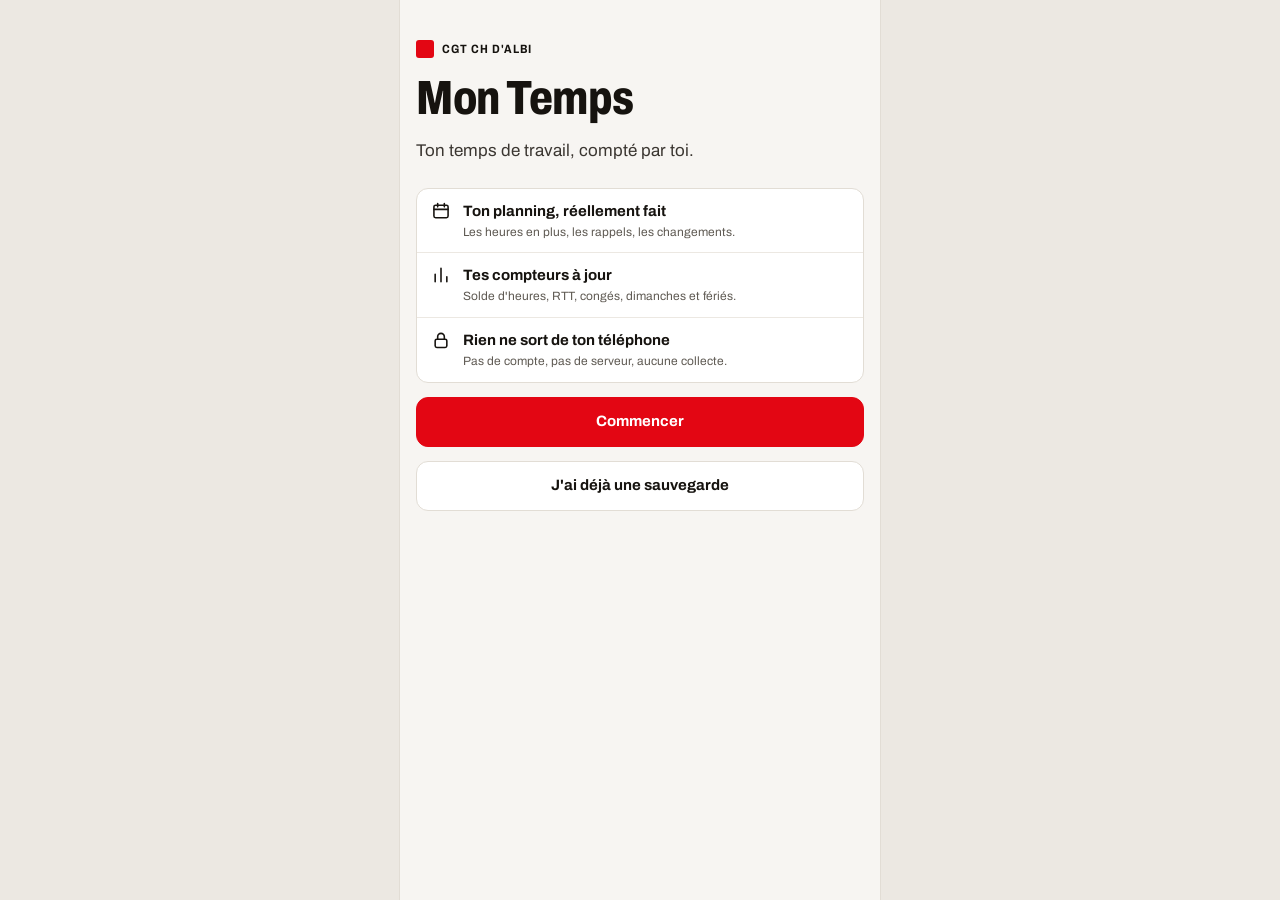
==== app/index.html @ 379b79ec "Première version de Mon Temps Co-Authored-By: Claude Opus 5.5 <noreply@anthropic.com> Claude-Session" ====
<!doctype html>
<html lang="fr">
<head>
<meta charset="utf-8">
<meta name="viewport" content="width=device-width, initial-scale=1, viewport-fit=cover">
<title>Mon Temps</title>
<meta name="description" content="Suivi personnel du temps de travail, sans compte et sans collecte de données.">
<meta name="theme-color" content="#E30613">
<meta name="referrer" content="no-referrer">
<meta http-equiv="Content-Security-Policy" content="default-src 'self'; script-src 'self'; style-src 'self' 'unsafe-inline'; img-src 'self' data:; font-src 'self'; connect-src 'self'; manifest-src 'self'; worker-src 'self'; base-uri 'self'; form-action 'none'; object-src 'none'">
<link rel="manifest" href="../manifest.webmanifest">
<link rel="icon" href="../icons/favicon-64.png" type="image/png">
<link rel="apple-touch-icon" href="../icons/apple-touch-icon.png">
<meta name="apple-mobile-web-app-capable" content="yes">
<meta name="mobile-web-app-capable" content="yes">
<meta name="apple-mobile-web-app-title" content="Mon Temps">
<meta name="apple-mobile-web-app-status-bar-style" content="default">
<link rel="preload" href="../fonts/archivo.woff2" as="font" type="font/woff2" crossorigin>
<link rel="stylesheet" href="styles.css">
</head>
<body>
<noscript><p style="padding:2rem">Cette appli a besoin de JavaScript pour fonctionner.</p></noscript>
<main id="appli" aria-live="off"><p style="padding:3rem 1rem;color:#5F5A53">Chargement de <span data-nom>Mon Temps</span>…</p></main>
<script type="module" src="app.js"></script>
</body>
</html>
---- app/styles.css ----
@font-face{font-family:"Archivo";src:url("../fonts/archivo.woff2") format("woff2");font-weight:100 900;font-stretch:62% 125%;font-display:swap;unicode-range:U+0000-00FF,U+0131,U+0152-0153,U+02BB-02BC,U+02C6,U+02DA,U+02DC,U+0304,U+0308,U+0329,U+2000-206F,U+20AC,U+2122,U+2191,U+2193,U+2212,U+2215,U+FEFF,U+FFFD}
@font-face{font-family:"Archivo";src:url("../fonts/archivo-ext.woff2") format("woff2");font-weight:100 900;font-stretch:62% 125%;font-display:swap;unicode-range:U+0100-02BA,U+02BD-02C5,U+02C7-02CC,U+02CE-02D7,U+02DD-02FF,U+0304,U+0308,U+0329,U+1D00-1DBF,U+1E00-1E9F,U+1EF2-1EFF,U+2020,U+20A0-20AB,U+20AD-20C0,U+2113,U+2C60-2C7F,U+A720-A7FF}

:root{
  --rouge:#E30613;--rouge-texte:#B8050F;--rouge-fond:#FCEEEE;
  --fond:#F7F5F2;--surface:#FFFFFF;--encre:#16130F;--encre2:#3B3631;--sourdine:#5F5A53;--pale:#6B655D;
  --filet:#E2DDD5;--filet2:#ECE8E2;--pointille:#A49C91;
  --vert:#2A4D24;--vert-fond:#E3EDDF;--bleu:#1E3A5F;--bleu-fond:#E2EAF4;--gris-fond:#ECE8E2;
  --ambre:#6A3A00;--ambre-fond:#FBF1E2;--ambre-filet:#F0DDBF;
  --carte-sombre:#16130F;--carte-sombre-texte:#C9C2B8;
  --r:12px;--ombre:0 1px 2px rgba(22,19,15,.12);
  color-scheme:light;
}
:root[data-theme="sombre"]{
  --rouge-texte:#FF7A7A;--rouge-fond:#3A1C1C;
  --fond:#121110;--surface:#1C1A18;--encre:#F2EEE8;--encre2:#D6D0C7;--sourdine:#A39C92;--pale:#A39C92;
  --filet:#34302B;--filet2:#2A2724;--pointille:#6D665D;
  --vert:#A8D69C;--vert-fond:#22301F;--bleu:#B3CBEA;--bleu-fond:#1D2836;--gris-fond:#2A2724;
  --ambre:#F2C27A;--ambre-fond:#33270F;--ambre-filet:#4A3814;
  --carte-sombre:#26231F;--carte-sombre-texte:#B9B1A6;
  --ombre:0 1px 2px rgba(0,0,0,.5);
  color-scheme:dark;
}
:root[data-taille="1"]{font-size:112.5%}
:root[data-taille="2"]{font-size:125%}

*{box-sizing:border-box}
html,body{margin:0;background:var(--fond);color:var(--encre)}
body{font-family:"Archivo","Helvetica Neue",Arial,sans-serif;font-variant-numeric:tabular-nums;-webkit-font-smoothing:antialiased;line-height:1.4;-webkit-tap-highlight-color:transparent}
@media (min-width:560px){html{background:var(--filet2)}body{max-width:480px;margin:0 auto;min-height:100vh;box-shadow:0 0 0 1px var(--filet)}}
button,input,select,textarea{font:inherit;color:inherit}
a{color:var(--rouge-texte)}
:focus-visible{outline:3px solid var(--rouge);outline-offset:2px}
.sr{position:absolute;width:1px;height:1px;overflow:hidden;clip:rect(0 0 0 0);white-space:nowrap}

#appli{min-height:100vh;min-height:100dvh;display:flex;flex-direction:column;padding-bottom:calc(5.25rem + env(safe-area-inset-bottom))}
#appli.sans-nav{padding-bottom:1.5rem}
.page{padding:0 1rem;display:flex;flex-direction:column;gap:.875rem}
.haut{display:flex;align-items:center;justify-content:space-between;padding:calc(.75rem + env(safe-area-inset-top)) 1rem 0}
.marque{display:flex;align-items:center;gap:.5rem;font-size:.75rem;font-weight:700;letter-spacing:.08em;text-transform:uppercase;font-stretch:85%}
.marque i{width:1.125rem;height:1.125rem;background:var(--rouge);border-radius:3px;display:block}
.icones{display:flex;gap:.25rem}
.btn-icone{width:2.75rem;height:2.75rem;border:0;background:transparent;border-radius:10px;display:inline-flex;align-items:center;justify-content:center;cursor:pointer;color:var(--encre);text-decoration:none}
.btn-icone:hover{background:var(--filet2)}
svg.i{width:1.25rem;height:1.25rem;fill:none;stroke:currentColor;stroke-width:1.9;stroke-linecap:round;stroke-linejoin:round;flex-shrink:0}

h1,.titre{margin:0;font-size:2.125rem;line-height:1;font-weight:800;font-stretch:78%;letter-spacing:-.01em}
h1 .pale,.titre .pale{color:var(--pale);font-weight:500}
h2{margin:0;font-size:.9375rem;font-weight:800}
.etiquette{font-size:.75rem;font-weight:700;color:var(--sourdine);text-transform:uppercase;letter-spacing:.06em;margin:0}
.petit{font-size:.75rem;color:var(--sourdine)}
.texte{font-size:.875rem;line-height:1.5;color:var(--encre2);margin:0;text-wrap:pretty}

.ligne-titre{display:flex;align-items:flex-end;justify-content:space-between;gap:.5rem;padding:.375rem 1rem 0}
.retour{display:flex;align-items:center;gap:.25rem;padding:calc(.75rem + env(safe-area-inset-top)) .5rem 0}
.retour h1{font-size:1.875rem}

.fleches{display:flex;gap:2px}
.fleches a{width:2.75rem;height:2.75rem;border:1px solid var(--filet);background:var(--surface);display:flex;align-items:center;justify-content:center;color:var(--encre)}
.fleches a:first-child{border-radius:10px 0 0 10px}.fleches a:last-child{border-radius:0 10px 10px 0}

.bandeau-stats{margin:0 1rem;display:grid;grid-template-columns:repeat(3,minmax(0,1fr));border-top:1px solid var(--filet);border-bottom:1px solid var(--filet)}
.bandeau-stats>div{padding:.5rem 0}
.bandeau-stats>div+div{padding-left:.75rem;border-left:1px solid var(--filet)}
.bandeau-stats b{display:block;font-size:1.125rem;font-weight:700}
.bandeau-stats span{font-size:.6875rem;color:var(--sourdine);font-weight:600}
.pos{color:var(--vert)}.neg{color:var(--rouge-texte)}

/* Calendrier */
.cal{padding:0 1rem}
.cal-jours,.cal-grille{display:grid;grid-template-columns:repeat(7,minmax(0,1fr));gap:3px}
.cal-jours div{font-size:.6875rem;font-weight:700;color:var(--sourdine);text-align:center;padding:.25rem 0}
.case{height:3.375rem;border-radius:8px;display:flex;flex-direction:column;justify-content:space-between;align-items:flex-start;padding:5px 5px 6px;text-decoration:none;color:var(--encre);background:var(--surface);border:1px solid var(--filet);position:relative;cursor:pointer;min-width:0}
.case .n{font-size:.6875rem;font-weight:700;color:var(--sourdine)}
.case .c{font-size:.8125rem;font-weight:800;font-stretch:82%;max-width:100%;overflow:hidden;text-overflow:ellipsis;white-space:nowrap}
.case.hors{background:transparent;border-color:transparent;color:var(--pointille);pointer-events:none}
.case.hors .n{color:var(--pointille);opacity:.6}
.case.vide{background:transparent}
.case.prevu{border-style:dashed;border-color:var(--pointille)}
.case.prevu.t-travail{background:transparent;color:var(--encre2)}
.case.t-repos{background:var(--gris-fond);border-color:var(--gris-fond);color:var(--sourdine)}
.case.t-rtt,.case.t-recup{background:var(--bleu-fond);border-color:var(--bleu-fond);color:var(--bleu)}
.case.t-conge{background:var(--vert-fond);border-color:var(--vert-fond);color:var(--vert)}
.case.t-assimile,.case.t-greve{background:var(--ambre-fond);border-color:var(--ambre-fond);color:var(--ambre)}
.case.prevu.t-repos,.case.prevu.t-rtt,.case.prevu.t-recup,.case.prevu.t-conge,.case.prevu.t-assimile{border-style:dashed;border-color:var(--pointille)}
.case.ferie .n{color:var(--rouge-texte);text-decoration:underline;text-underline-offset:2px}
.case.auj{border:2px solid var(--rouge)}
.case .pastille{position:absolute;top:5px;right:5px;width:6px;height:6px;border-radius:50%;background:var(--rouge)}
.case.choisie{outline:3px solid var(--encre);outline-offset:-1px}
.legende{display:flex;flex-wrap:wrap;gap:.875rem;margin-top:.625rem;font-size:.6875rem;color:var(--sourdine);font-weight:600}
.legende span{display:flex;align-items:center;gap:.3rem}
.legende i{width:10px;height:10px;border-radius:2px;display:block;border:1px solid var(--pointille)}
.legende i.plein{background:var(--surface);border-color:var(--filet)}
.legende i.tirets{border-style:dashed}
.legende u{color:var(--rouge-texte);font-weight:700;text-underline-offset:2px}

/* Cartes */
.carte{background:var(--surface);border:1px solid var(--filet);border-radius:var(--r);padding:.875rem 1rem}
.carte.sombre{background:var(--carte-sombre);border-color:var(--carte-sombre);color:#fff}
.carte.sombre .etiquette,.carte.sombre .petit{color:var(--carte-sombre-texte)}
.carte.ambre{background:var(--ambre-fond);border-color:var(--ambre-filet);color:var(--ambre)}
.carte.ambre .petit{color:var(--ambre)}
.liste{list-style:none;margin:0;padding:0;background:var(--surface);border:1px solid var(--filet);border-radius:var(--r);overflow:hidden}
.liste>li+li{border-top:1px solid var(--filet2)}
.liste a.lien,.liste button.lien,.liste .ligne{display:flex;align-items:center;justify-content:space-between;gap:.75rem;padding:.75rem .875rem;min-height:2.875rem;text-decoration:none;color:var(--encre);background:none;border:0;width:100%;text-align:left;cursor:pointer;font-size:.9375rem}
.liste .sous{display:block;font-size:.75rem;color:var(--sourdine);margin-top:2px}
.liste .val{color:var(--sourdine);display:flex;align-items:center;gap:.375rem;font-size:.875rem;text-align:right}
.chevron{width:.875rem;height:.875rem;color:var(--pointille)}

.tuiles{display:grid;grid-template-columns:repeat(2,minmax(0,1fr));gap:.5rem}
.tuile{background:var(--surface);border:1px solid var(--filet);border-radius:var(--r);padding:.75rem}
.tuile .l{font-size:.75rem;font-weight:600;color:var(--sourdine)}
.tuile .v{font-size:1.5rem;font-weight:800;font-stretch:85%;margin-top:2px}
.tuile .v small{font-size:.875rem;color:var(--pale);font-weight:500}
.jauge{height:4px;background:var(--filet2);border-radius:2px;margin-top:.5rem;overflow:hidden}
.jauge i{display:block;height:100%;border-radius:2px;background:var(--encre)}
.provisoire{display:inline-block;font-size:.625rem;font-weight:700;color:var(--ambre);background:var(--ambre-fond);border-radius:3px;padding:1px 5px;margin-left:4px;vertical-align:middle;text-transform:uppercase;letter-spacing:.04em}

.barres{display:grid;grid-template-columns:repeat(12,minmax(0,1fr));gap:5px;height:4rem;margin-top:.875rem}
.barres>div{display:flex;flex-direction:column;height:100%}
.barres .h,.barres .b{flex:1;display:flex}
.barres .h{align-items:flex-end}.barres .b{align-items:flex-start}
.barres .h i{width:100%;background:#F2EDE6;border-radius:2px 2px 0 0}
.barres .b i{width:100%;background:var(--rouge);border-radius:0 0 2px 2px}
.barres .axe{height:1px;background:#5A544D}
.barres-l{display:grid;grid-template-columns:repeat(12,minmax(0,1fr));gap:5px;margin-top:4px}
.barres-l span{font-size:.625rem;color:var(--carte-sombre-texte);text-align:center}

.alerte{display:flex;gap:.625rem;padding:.625rem .875rem;align-items:flex-start}
.alerte.grave{background:var(--rouge-fond)}
.alerte svg{color:var(--rouge-texte);margin-top:1px}
.alerte .t{font-size:.875rem;font-weight:700}
.alerte .m{font-size:.75rem;color:var(--sourdine);margin-top:2px}
.ok{display:flex;align-items:center;gap:.25rem;color:var(--vert);font-weight:700;font-size:.8125rem}

/* Boutons */
.btn{height:3.125rem;border-radius:var(--r);border:1px solid var(--filet);background:var(--surface);font-size:.9375rem;font-weight:700;display:inline-flex;align-items:center;justify-content:center;gap:.5rem;padding:0 1rem;cursor:pointer;text-decoration:none;color:var(--encre)}
.btn.principal{background:var(--rouge);border-color:var(--rouge);color:#fff}
.btn.principal:hover{filter:brightness(.95)}
.btn.sombre{background:var(--encre);border-color:var(--encre);color:var(--fond)}
.btn.danger{color:var(--rouge-texte)}
.btn.plein{width:100%}
.btn.petit-btn{height:2.5rem;font-size:.8125rem;padding:0 .75rem;border-radius:10px}
.btn[disabled]{opacity:.5;cursor:not-allowed}
.rangee{display:flex;gap:.5rem}
.rangee>*{flex:1}

.segment{display:grid;grid-auto-flow:column;grid-auto-columns:minmax(0,1fr);background:var(--filet2);border-radius:10px;padding:3px}
.segment button{height:2.5rem;border:0;border-radius:8px;background:transparent;font-size:.875rem;font-weight:600;color:var(--sourdine);cursor:pointer}
.segment button[aria-pressed="true"]{background:var(--surface);color:var(--encre);font-weight:700;box-shadow:var(--ombre)}

.codes-travail{display:grid;grid-template-columns:repeat(3,minmax(0,1fr));gap:6px}
.codes-autres{display:grid;grid-template-columns:repeat(4,minmax(0,1fr));gap:6px}
.code{min-height:3.75rem;border-radius:10px;display:flex;flex-direction:column;align-items:flex-start;justify-content:center;gap:2px;padding:0 .75rem;cursor:pointer;background:var(--surface);border:1px solid var(--filet);text-align:left}
.code b{font-size:1.0625rem;font-weight:800;font-stretch:82%}
.code span{font-size:.75rem;opacity:.8}
.code[aria-pressed="true"]{background:var(--encre);border-color:var(--encre);color:var(--fond)}
.puce{min-height:2.75rem;border-radius:10px;font-size:.8125rem;font-weight:700;cursor:pointer;border:1px solid var(--filet);background:var(--surface);padding:0 .25rem}
.puce.t-repos{background:var(--gris-fond);border-color:var(--gris-fond);color:var(--sourdine)}
.puce.t-rtt,.puce.t-recup{background:var(--bleu-fond);border-color:var(--bleu-fond);color:var(--bleu)}
.puce.t-conge{background:var(--vert-fond);border-color:var(--vert-fond);color:var(--vert)}
.puce.t-assimile,.puce.t-greve{background:var(--ambre-fond);border-color:var(--ambre-fond);color:var(--ambre)}
.puce[aria-pressed="true"]{outline:3px solid var(--encre);outline-offset:-3px}

.compteur{display:flex;align-items:center;justify-content:space-between;background:var(--surface);border:1px solid var(--filet);border-radius:var(--r);padding:6px}
.compteur button{width:2.75rem;height:2.75rem;border:0;border-radius:8px;background:var(--filet2);font-size:1.375rem;font-weight:600;cursor:pointer}
.compteur .v{text-align:center}
.compteur .v b{display:block;font-size:1.375rem;font-weight:800}

.champ{display:flex;flex-direction:column;gap:.375rem}
.champ>span{font-size:.75rem;font-weight:700;color:var(--sourdine);text-transform:uppercase;letter-spacing:.06em}
.champ input,.champ select,.champ textarea{min-height:2.875rem;border:1px solid var(--filet);border-radius:10px;background:var(--surface);padding:0 .75rem;font-size:.9375rem;width:100%}
.champ textarea{padding:.625rem .75rem;min-height:6rem;resize:vertical;line-height:1.45}
.case-a-cocher{display:flex;align-items:center;justify-content:space-between;gap:.75rem;background:var(--surface);border:1px solid var(--filet);border-radius:var(--r);padding:.75rem .875rem;cursor:pointer}
.case-a-cocher input{width:1.375rem;height:1.375rem;accent-color:var(--rouge);margin:0;flex-shrink:0}
.case-a-cocher b{display:block;font-size:.9375rem}
.case-a-cocher small{display:block;font-size:.75rem;color:var(--sourdine);margin-top:2px}

.onglets{display:flex;gap:6px;overflow-x:auto;padding-bottom:2px}
.onglets a{height:2.25rem;padding:0 .875rem;border-radius:18px;border:1px solid var(--filet);background:var(--surface);font-size:.8125rem;font-weight:600;display:flex;align-items:center;white-space:nowrap;text-decoration:none;color:var(--encre)}
.onglets a[aria-current="page"]{background:var(--encre);border-color:var(--encre);color:var(--fond);font-weight:700}

.date-bloc{text-align:center;border:1px solid var(--filet);border-radius:8px;padding:6px 0;width:3rem;flex-shrink:0}
.date-bloc b{display:block;font-size:1.25rem;font-weight:800;line-height:1}
.date-bloc span{font-size:.625rem;font-weight:700;color:var(--sourdine);text-transform:uppercase}
.badge{font-size:.6875rem;font-weight:700;padding:3px 8px;border-radius:4px;display:inline-block}
.badge.rouge{background:var(--rouge-fond);color:var(--rouge-texte)}
.badge.vert{background:var(--vert-fond);color:var(--vert)}

.vide-etat{text-align:center;padding:1.5rem 1rem;color:var(--sourdine);font-size:.875rem}

/* Navigation */
nav.bas{position:fixed;left:0;right:0;bottom:0;background:var(--surface);border-top:1px solid var(--filet);display:grid;grid-template-columns:repeat(4,minmax(0,1fr));padding:6px 8px calc(.5rem + env(safe-area-inset-bottom));z-index:20}
@media (min-width:560px){nav.bas{max-width:480px;margin:0 auto}}
nav.bas a{display:flex;flex-direction:column;align-items:center;gap:3px;padding:6px 0;text-decoration:none;color:var(--sourdine);font-size:.6875rem;font-weight:600}
nav.bas a[aria-current="page"]{color:var(--rouge-texte);font-weight:700}
nav.bas svg.i{width:1.375rem;height:1.375rem}

/* Mode essai */
.essai{background:var(--encre);color:var(--fond);display:flex;align-items:center;justify-content:space-between;gap:.5rem;padding:.5rem 1rem;font-size:.8125rem;font-weight:700;position:sticky;top:0;z-index:25}
.essai button{background:transparent;border:1px solid currentColor;border-radius:8px;height:2rem;padding:0 .625rem;font-size:.75rem;font-weight:700;cursor:pointer;color:inherit}

/* Message flottant */
.toast{position:fixed;left:50%;bottom:calc(6rem + env(safe-area-inset-bottom));transform:translateX(-50%);background:var(--encre);color:var(--fond);padding:.75rem 1rem;border-radius:10px;font-size:.875rem;font-weight:600;z-index:60;max-width:90vw;box-shadow:0 6px 24px rgba(0,0,0,.25);animation:monte .2s ease-out}
@keyframes monte{from{opacity:0;transform:translate(-50%,8px)}to{opacity:1;transform:translate(-50%,0)}}

/* Visite guidée */
.visite-voile{position:fixed;background:rgba(18,16,14,.66);z-index:80}
.visite-trou{position:fixed;border-radius:12px;box-shadow:0 0 0 3px var(--rouge);z-index:81;pointer-events:none;transition:all .2s ease}
.visite-bulle{position:fixed;left:1rem;right:1rem;max-width:448px;margin:0 auto;background:var(--surface);color:var(--encre);border-radius:14px;padding:1rem;z-index:82;box-shadow:0 10px 30px rgba(0,0,0,.3);display:flex;flex-direction:column;gap:.5rem}
.visite-bulle .etape{font-size:.6875rem;font-weight:700;color:var(--rouge-texte);text-transform:uppercase;letter-spacing:.08em}
.visite-bulle h2{font-size:1.125rem}
.visite-bulle p{margin:0;font-size:.9375rem;line-height:1.5;color:var(--encre2)}
.visite-bulle .actions{display:flex;justify-content:space-between;align-items:center;gap:.5rem;margin-top:.25rem}
.visite-bulle .faire{font-size:.875rem;font-weight:700;color:var(--rouge-texte);display:flex;align-items:center;gap:.375rem}
.visite-bulle .faire i{width:.625rem;height:.625rem;border-radius:50%;background:var(--rouge);animation:pouls 1.2s infinite}
@keyframes pouls{0%,100%{opacity:1}50%{opacity:.25}}
@media (prefers-reduced-motion:reduce){*{animation:none!important;transition:none!important}}

/* Impression (relevé) */
.releve{padding:1rem;font-size:.8125rem}
.releve table{width:100%;border-collapse:collapse;margin-top:.5rem}
.releve th,.releve td{border-bottom:1px solid var(--filet);padding:4px 6px;text-align:left;vertical-align:top}
.releve th{font-size:.6875rem;text-transform:uppercase;color:var(--sourdine)}
.releve h2{margin-top:1.25rem}
.signatures{display:grid;grid-template-columns:1fr 1fr;gap:1rem;margin-top:1.5rem}
.signatures div{border:1px solid var(--filet);height:5rem;padding:.5rem;font-size:.75rem;color:var(--sourdine)}
@media print{
  nav.bas,.haut,.retour,.essai,.pas-imprimer,.toast{display:none!important}
  html,body{background:#fff!important;max-width:none!important;box-shadow:none!important}
  :root{--fond:#fff;--surface:#fff;--encre:#000;--sourdine:#444;--filet:#bbb}
  #appli{padding:0}
  .releve{padding:0;font-size:10pt}
  .releve h2{break-after:avoid}
  .releve table{break-inside:auto}
  .releve tr{break-inside:avoid}
}
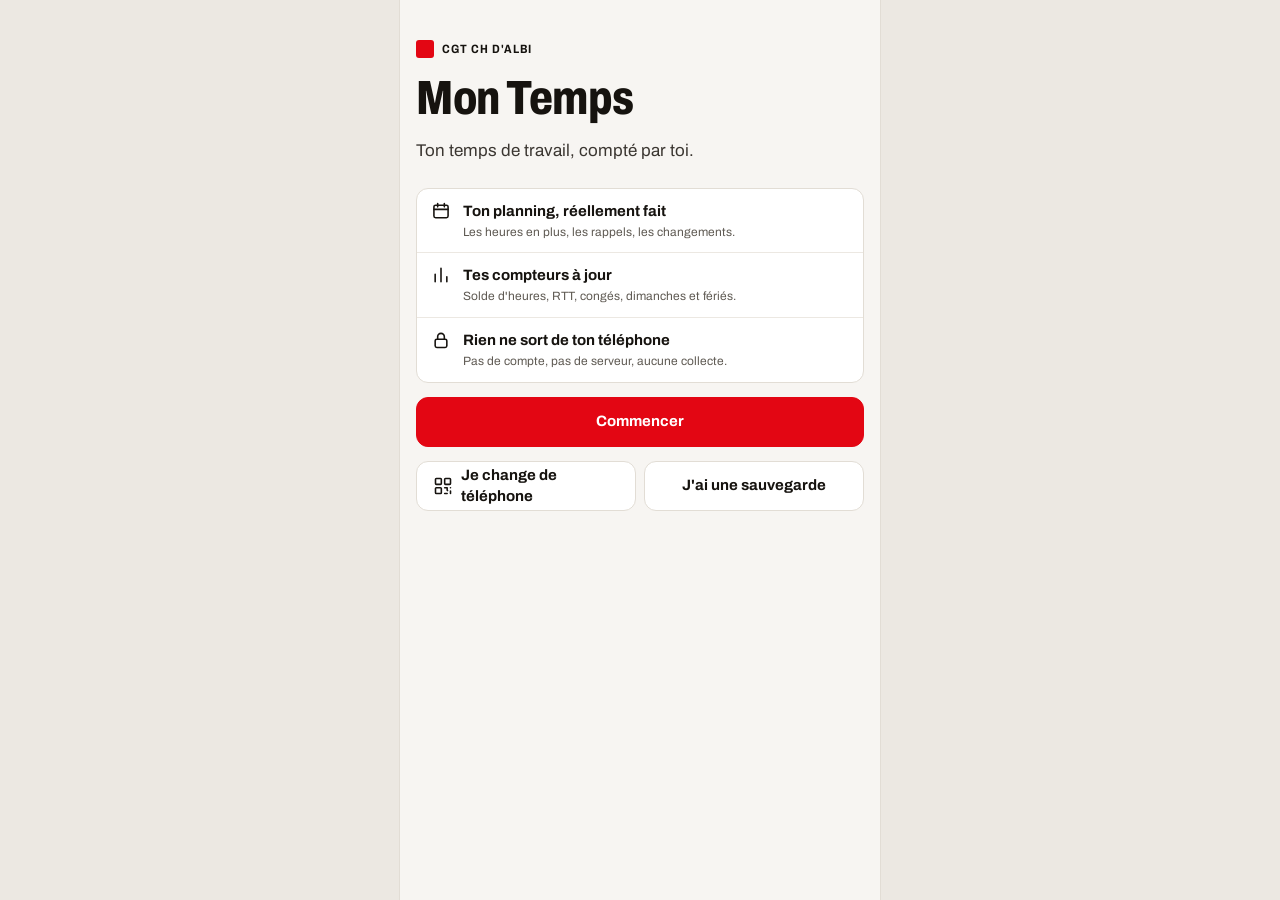
==== commit 74e4e8c7: "Réglages modifiables sans code (Pages CMS), logo et icône, actualités et réseaux, transfert par QR c" ====
--- a/app/index.html
+++ b/app/index.html
@@ -7,7 +7,7 @@
 <meta name="description" content="Suivi personnel du temps de travail, sans compte et sans collecte de données.">
 <meta name="theme-color" content="#E30613">
 <meta name="referrer" content="no-referrer">
-<meta http-equiv="Content-Security-Policy" content="default-src 'self'; script-src 'self'; style-src 'self' 'unsafe-inline'; img-src 'self' data:; font-src 'self'; connect-src 'self'; manifest-src 'self'; worker-src 'self'; base-uri 'self'; form-action 'none'; object-src 'none'">
+<meta http-equiv="Content-Security-Policy" content="default-src 'self'; script-src 'self'; style-src 'self' 'unsafe-inline'; img-src 'self' data: blob:; media-src 'self' blob: mediastream:; font-src 'self'; connect-src 'self'; manifest-src 'self'; worker-src 'self'; base-uri 'self'; form-action 'none'; object-src 'none'">
 <link rel="manifest" href="../manifest.webmanifest">
 <link rel="icon" href="../icons/favicon-64.png" type="image/png">
 <link rel="apple-touch-icon" href="../icons/apple-touch-icon.png">
--- a/app/styles.css
+++ b/app/styles.css
@@ -235,3 +235,32 @@
   .releve table{break-inside:auto}
   .releve tr{break-inside:avoid}
 }
+
+/* En-tête : logo, bouton Aa */
+.marque img.logo{height:1.75rem;width:auto;max-width:6rem;object-fit:contain;display:block}
+.btn-icone.aa{font-weight:800;font-size:1rem;letter-spacing:-.02em}
+nav.bas a{position:relative}
+nav.bas .point{position:absolute;top:4px;left:calc(50% + 8px);width:8px;height:8px;border-radius:50%;background:var(--rouge);box-shadow:0 0 0 2px var(--surface)}
+
+/* Panneau du bas */
+.voile-panneau{position:fixed;inset:0;background:rgba(18,16,14,.5);z-index:40}
+.panneau-bas{position:fixed;left:0;right:0;bottom:0;max-width:480px;margin:0 auto;background:var(--fond);border-radius:20px 20px 0 0;padding:.625rem 1rem calc(1.25rem + env(safe-area-inset-bottom));z-index:41;display:flex;flex-direction:column;gap:.75rem;animation:monte-bas .2s ease-out}
+.panneau-bas .poignee{width:40px;height:4px;border-radius:2px;background:var(--pointille);align-self:center}
+@keyframes monte-bas{from{transform:translateY(30px);opacity:0}to{transform:none;opacity:1}}
+
+/* Actualités et réseaux */
+.actus{display:flex;flex-direction:column;gap:.5rem}
+.actu{display:flex;gap:.75rem;background:var(--surface);border:1px solid var(--filet);border-radius:var(--r);padding:.75rem;text-decoration:none;color:var(--encre);align-items:flex-start}
+.actu img{width:4.5rem;height:4.5rem;object-fit:cover;border-radius:8px;flex-shrink:0;background:var(--filet2)}
+.actu-t{display:flex;flex-direction:column;gap:2px;min-width:0}
+.actu-t b{font-size:.9375rem;line-height:1.25}
+.actu-r{font-size:.8125rem;color:var(--encre2);line-height:1.4}
+.reseaux{display:grid;grid-template-columns:repeat(auto-fill,minmax(6.5rem,1fr));gap:.5rem}
+.reseau{display:flex;flex-direction:column;align-items:center;gap:.375rem;padding:.75rem .25rem;background:var(--surface);border:1px solid var(--filet);border-radius:var(--r);text-decoration:none;color:var(--encre);font-size:.75rem;font-weight:700}
+
+/* Transfert par QR code */
+.etapes-simples{margin:0;padding-left:1.25rem;display:flex;flex-direction:column;gap:.375rem;font-size:.875rem;color:var(--encre2);line-height:1.45}
+.video-boite{position:relative;aspect-ratio:1;background:#000;border-radius:var(--r);overflow:hidden;display:flex;align-items:center;justify-content:center}
+.video-boite video{position:absolute;inset:0;width:100%;height:100%;object-fit:cover}
+.video-boite .viseur{position:absolute;inset:14%;border:3px solid rgba(255,255,255,.85);border-radius:16px;pointer-events:none}
+.video-boite .btn{position:relative;z-index:1}
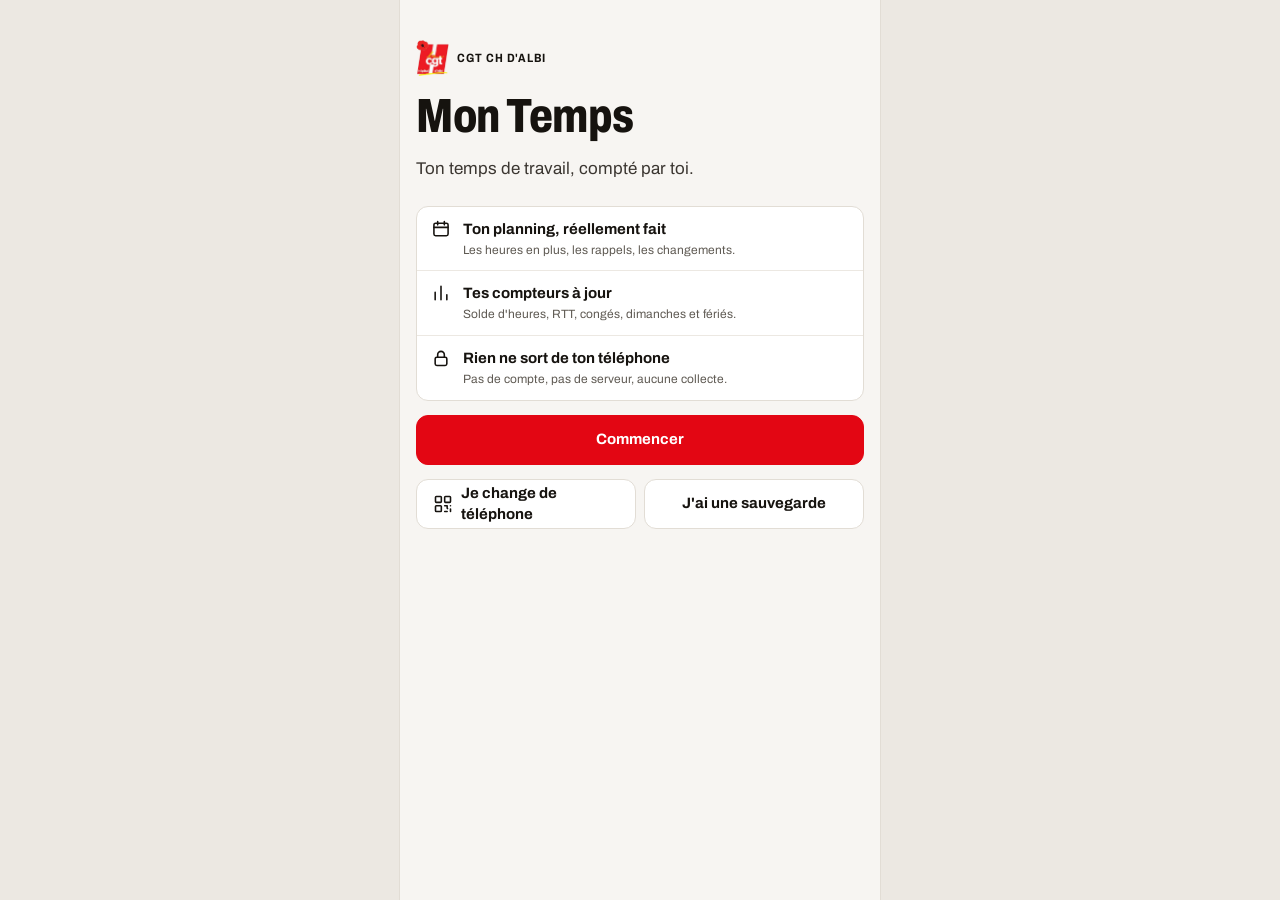
==== commit ef03941c: "Tous les textes modifiables depuis Pages CMS, modèles de courriers éditables Co-Authored-By: Claude " ====
--- a/app/index.html
+++ b/app/index.html
@@ -22,5 +22,6 @@
 <noscript><p style="padding:2rem">Cette appli a besoin de JavaScript pour fonctionner.</p></noscript>
 <main id="appli" aria-live="off"><p style="padding:3rem 1rem;color:#5F5A53">Chargement de <span data-nom>Mon Temps</span>…</p></main>
 <script type="module" src="app.js"></script>
+<script src="../textes.js" defer></script>
 </body>
 </html>
--- a/app/styles.css
+++ b/app/styles.css
@@ -237,7 +237,7 @@
 }
 
 /* En-tête : logo, bouton Aa */
-.marque img.logo{height:1.75rem;width:auto;max-width:6rem;object-fit:contain;display:block}
+.marque img.logo{height:2.25rem;width:auto;max-width:6rem;object-fit:contain;display:block}
 .btn-icone.aa{font-weight:800;font-size:1rem;letter-spacing:-.02em}
 nav.bas a{position:relative}
 nav.bas .point{position:absolute;top:4px;left:calc(50% + 8px);width:8px;height:8px;border-radius:50%;background:var(--rouge);box-shadow:0 0 0 2px var(--surface)}
@@ -264,3 +264,141 @@
 .video-boite video{position:absolute;inset:0;width:100%;height:100%;object-fit:cover}
 .video-boite .viseur{position:absolute;inset:14%;border:3px solid rgba(255,255,255,.85);border-radius:16px;pointer-events:none}
 .video-boite .btn{position:relative;z-index:1}
+
+/* ---------- Couleurs par évènement ---------- */
+:root{--kp-vert:#4E9A45;--kp-azur:#5B8BC9;--kp-gris:#B9B1A6;--kp-ambre:#D9962B}
+.k-ocre{--kf:#F6ECD2;--kt:#6B4A00;--kp:#D9A520}
+.k-sarcelle{--kf:#D6EEEA;--kt:#0E4F47;--kp:#2A9D8F}
+.k-brique{--kf:#F7E1D6;--kt:#7A2E12;--kp:#C8553D}
+.k-prune{--kf:#EBDDF0;--kt:#55256B;--kp:#8E4BA8}
+.k-olive{--kf:#E7EBCF;--kt:#4A5210;--kp:#8A9A1B}
+.k-indigo{--kf:#2A2F5B;--kt:#EEF0FF;--kp:#2A2F5B}
+.k-gris{--kp:#CFC8BE}.k-azur{--kp:#5B8BC9}.k-turquoise{--kp:#3AA0B8}.k-vert{--kp:#4E9A45}.k-ambre{--kp:#D9962B}.k-rouge{--kp:#E30613}
+[data-theme="sombre"] .k-ocre{--kf:#3A2F12;--kt:#EBCB7A}
+[data-theme="sombre"] .k-sarcelle{--kf:#10312D;--kt:#8FD6CB}
+[data-theme="sombre"] .k-brique{--kf:#3D2117;--kt:#F0B49A}
+[data-theme="sombre"] .k-prune{--kf:#2F1C38;--kt:#D9B3EA}
+[data-theme="sombre"] .k-olive{--kf:#2B3010;--kt:#CBD58A}
+[data-theme="sombre"] .k-indigo{--kf:#3A4085;--kt:#EEF0FF;--kp:#7C84E0}
+[data-theme="sombre"] .k-gris{--kp:#5A544D}
+.case.k,.code.k,.pilule.k,.jour-carte.k{background:var(--kf);border-color:var(--kf);color:var(--kt)}
+.case.k .n{color:var(--kt);opacity:.72}
+.case.k.prevu{background:transparent;border:1px dashed var(--kp);color:var(--encre2)}
+.case.k.prevu .n{color:var(--sourdine);opacity:1}
+[data-theme="sombre"] .case.k.prevu{color:var(--kt)}
+.case.k.auj,.case.auj{border:2px solid var(--rouge)}
+.case.t-recup,.puce.t-recup{background:#DDF0F4;border-color:#DDF0F4;color:#0F4F5E}
+[data-theme="sombre"] .case.t-recup,[data-theme="sombre"] .puce.t-recup{background:#12313A;border-color:#12313A;color:#9AD6E4}
+.case.t-cet,.puce.t-cet,.pilule.t-cet{background:var(--vert-fond);border-color:var(--vert-fond);color:var(--vert)}
+.case.t-greve,.puce.t-greve,.pilule.t-greve{background:var(--rouge-fond);border-color:var(--rouge-fond);color:var(--rouge-texte)}
+.case .plus{position:absolute;bottom:3px;right:5px;font-size:.75rem;font-weight:800;color:var(--rouge-texte);line-height:1}
+.code.k span{opacity:.85}
+.code[aria-pressed="true"],.code.k[aria-pressed="true"]{background:var(--encre);border-color:var(--encre);color:var(--fond)}
+.pt{display:block;border-radius:2px;background:var(--kp)}
+.pilule{display:inline-flex;align-items:center;justify-content:center;min-width:3.25rem;height:1.875rem;padding:0 .5rem;border-radius:7px;font-size:.875rem;font-weight:800;font-stretch:82%;border:1px solid var(--filet);background:var(--surface);flex-shrink:0}
+.pilule.t-repos{background:var(--gris-fond);border-color:var(--gris-fond);color:var(--sourdine)}
+.pilule.t-rtt{background:var(--bleu-fond);border-color:var(--bleu-fond);color:var(--bleu)}
+.pilule.t-conge{background:var(--vert-fond);border-color:var(--vert-fond);color:var(--vert)}
+.pilule.t-assimile{background:var(--ambre-fond);border-color:var(--ambre-fond);color:var(--ambre)}
+.pilule.t-recup{background:#DDF0F4;border-color:#DDF0F4;color:#0F4F5E}
+.pilule.vide{color:var(--pointille);border-style:dashed}
+.nuancier{display:flex;gap:.5rem;flex-wrap:wrap}
+.nuancier button{width:2.75rem;height:2.75rem;border-radius:10px;border:1px solid var(--filet);background:var(--kp, var(--surface));font-size:.6875rem;font-weight:700;cursor:pointer;color:var(--sourdine)}
+.nuancier button[aria-pressed="true"]{outline:3px solid var(--encre);outline-offset:2px}
+
+/* ---------- Vues du planning ---------- */
+.vues{display:grid;grid-template-columns:repeat(4,minmax(0,1fr));margin:.75rem 1rem .875rem;background:var(--filet2);border-radius:10px;padding:3px}
+.vues a{height:2.25rem;border-radius:8px;display:flex;align-items:center;justify-content:center;font-size:.8125rem;font-weight:600;color:var(--sourdine);text-decoration:none}
+.vues a[aria-current="page"]{background:var(--surface);color:var(--encre);font-weight:700;box-shadow:var(--ombre)}
+.annee{display:grid;grid-template-columns:repeat(3,minmax(0,1fr));gap:.875rem .75rem;padding:0 1rem}
+.mini-mois{text-decoration:none;color:var(--encre);display:flex;flex-direction:column;gap:.375rem;padding:.5rem;border-radius:10px;background:var(--surface);border:1px solid var(--filet)}
+.mini-mois b{font-size:.75rem;font-weight:800;font-stretch:85%}
+.mini-grille{display:grid;grid-template-columns:repeat(7,minmax(0,1fr));gap:2px}
+.mini-grille .pt{aspect-ratio:1}
+.mini-grille .pt.rien{background:var(--filet2)}
+.mini-grille .pt.vide-h{background:transparent}
+.mini-grille .pt.auj{outline:2px solid var(--rouge);outline-offset:0}
+.repartition{display:flex;flex-wrap:wrap;gap:.5rem 1rem;font-size:.8125rem}
+.repartition span{display:flex;align-items:center;gap:.375rem}
+.repartition .pt{width:.625rem;height:.625rem}
+.ligne-jour{display:grid!important;grid-template-columns:2.5rem auto minmax(0,1fr) auto;gap:.625rem;align-items:center}
+.ligne-jour.auj{box-shadow:inset 3px 0 0 var(--rouge)}
+.ligne-jour .jr{display:flex;flex-direction:column;align-items:center;line-height:1.1}
+.ligne-jour .jr b{font-size:1.125rem;font-weight:800}
+.ligne-jour .jr span{font-size:.6875rem;color:var(--sourdine);font-weight:700;text-transform:uppercase}
+.ligne-jour .jr .ferie{color:var(--rouge-texte)}
+.ligne-jour .h{font-size:.875rem;color:var(--encre2);min-width:0}
+.ligne-jour .d{font-weight:700;text-align:right;font-size:.875rem}
+.ligne-jour .sous{display:block;font-size:.6875rem;color:var(--sourdine);font-weight:500}
+.jour-carte{border-width:1px}
+.jour-carte:not(.k){background:var(--surface)}
+.code-geant{margin:0;font-size:2.5rem;line-height:1;font-weight:800;font-stretch:78%}
+
+/* ---------- Compteurs ---------- */
+.geant{font-size:2.75rem;line-height:1;font-weight:800;font-stretch:80%}
+.aide{width:1.75rem;height:1.75rem;border-radius:50%;border:1.5px solid currentColor;background:transparent;color:var(--sourdine);font-size:.8125rem;font-weight:800;cursor:pointer;flex-shrink:0;display:inline-flex;align-items:center;justify-content:center;position:relative}
+.aide::after{content:"";position:absolute;inset:-.5rem}
+.carte.sombre .aide{color:var(--carte-sombre-texte)}
+.tuile .l{display:flex;justify-content:space-between;align-items:flex-start;gap:.375rem}
+.tuile{display:flex;flex-direction:column}
+.lien-tuile{font-size:.8125rem;font-weight:700;margin-top:.5rem;text-decoration:none}
+.entete-bloc{padding:.75rem .875rem .5rem;display:flex;justify-content:space-between;align-items:center}
+.regle-ok{display:flex;justify-content:space-between;align-items:center;padding:.625rem .875rem;border-top:1px solid var(--filet2);font-size:.875rem}
+.lien-clair{background:none;border:0;color:var(--carte-sombre-texte);font-size:.8125rem;font-weight:700;text-decoration:underline;text-underline-offset:3px;padding:.625rem 0 0;cursor:pointer}
+.mois-table{width:100%;border-collapse:collapse;margin-top:.5rem;font-size:.8125rem}
+.mois-table th{font-size:.6875rem;text-transform:uppercase;color:var(--carte-sombre-texte);text-align:right;padding:.25rem 0;font-weight:700}
+.mois-table th:first-child,.mois-table td:first-child{text-align:left}
+.mois-table td{text-align:right;padding:.3125rem 0;border-top:1px solid #3B3631}
+.mois-table .pos{color:#A8D69C}.mois-table .neg{color:#FF8A8A}
+.panneau-info{max-height:80vh;overflow-y:auto}
+.panneau-info .texte{font-size:.9375rem}
+
+/* ---------- Outils ---------- */
+.res{display:flex;flex-direction:column;gap:.5rem}
+.res:empty{display:none}
+.res-ligne{display:flex;justify-content:space-between;align-items:baseline;gap:.75rem;font-size:.9375rem}
+.res-ligne span{color:var(--encre2)}
+.res-ligne.fort{border-top:1px solid var(--filet);padding-top:.5rem;font-size:1.0625rem}
+.res-ligne.fort span{color:var(--encre);font-weight:700}
+.res-ligne.fort b{font-size:1.25rem;font-stretch:85%}
+.btn.grand{height:auto;min-height:4rem;justify-content:flex-start;padding:.75rem 1rem;gap:.875rem;text-align:left}
+.btn.grand span{display:flex;flex-direction:column;line-height:1.25}
+.btn.grand small{font-size:.8125rem;font-weight:500;opacity:.85}
+
+/* ---------- En-tête et navigation à 5 onglets ---------- */
+.haut .marque{min-width:0}.haut .marque span{overflow:hidden;text-overflow:ellipsis;white-space:nowrap}
+.haut .btn-icone{width:2.5rem}
+nav.bas{grid-template-columns:repeat(5,minmax(0,1fr));padding-left:4px;padding-right:4px}
+
+/* ---------- Petits effets ---------- */
+.btn,.case,.code,.puce,.btn-icone,.tuile,.mini-mois,.actu,.reseau,.liste a.lien,.vues a,.segment button{transition:transform .12s ease,background-color .15s ease,border-color .15s ease,box-shadow .15s ease}
+.btn:active,.case:active,.code:active,.puce:active,.mini-mois:active,.reseau:active{transform:scale(.97)}
+.liste a.lien:active,.liste button.lien:active{background:var(--filet2)}
+@media (hover:hover){.case:not(.hors):hover,.mini-mois:hover,.actu:hover,.reseau:hover{box-shadow:0 2px 8px rgba(22,19,15,.10)}.liste a.lien:hover{background:color-mix(in srgb,var(--filet2) 55%,transparent)}}
+#appli.entree>.page,#appli.entree>.cal,#appli.entree>.annee,#appli.entree>.bandeau-stats,#appli.entree>section,#appli.entree>article{animation:arrive .22s ease-out both}
+@keyframes arrive{from{opacity:0;transform:translateY(6px)}to{opacity:1;transform:none}}
+#appli.entree .barres i{animation:pousse .5s cubic-bezier(.2,.8,.2,1) both;transform-origin:bottom}
+#appli.entree .barres .b i{transform-origin:top}
+@keyframes pousse{from{transform:scaleY(0)}to{transform:scaleY(1)}}
+#appli.entree .jauge i{animation:remplit .5s ease-out both;transform-origin:left}
+@keyframes remplit{from{transform:scaleX(0)}to{transform:scaleX(1)}}
+.case.auj{box-shadow:0 0 0 3px color-mix(in srgb,var(--rouge) 18%,transparent)}
+
+/* ---------- Bandeaux, élections, cycles ---------- */
+.bandeaux { display: flex; flex-direction: column; gap: .5rem; }
+.bandeau { display: flex; align-items: center; gap: .75rem; padding: .75rem .875rem; border-radius: var(--r); background: var(--carte); border: 1px solid var(--filet); color: var(--encre); text-decoration: none; transition: transform .15s ease, box-shadow .15s ease; }
+.bandeau:active { transform: scale(.985); }
+.bandeau b { display: block; font-size: .9375rem; }
+.bandeau .sous { display: block; font-size: .8125rem; color: var(--encre2); }
+.bandeau-i { width: 2.25rem; height: 2.25rem; border-radius: 50%; background: var(--filet2); display: grid; place-items: center; flex: none; }
+.bandeau.rouge { border-color: var(--rouge); }
+.bandeau.rouge .bandeau-i { background: var(--rouge); color: #fff; }
+.decompte { display: flex; flex-direction: column; gap: .25rem; }
+.gros-chiffre { margin: 0; font-size: 3.25rem; font-weight: 800; font-stretch: 80%; line-height: 1; letter-spacing: -.01em; }
+.decompte-mini { display: flex; align-items: center; justify-content: space-between; gap: .75rem; text-decoration: none; color: inherit; }
+.num-etape { display: grid; place-items: center; width: 1.75rem; height: 1.75rem; border-radius: 50%; background: var(--rouge); color: #fff; font-size: .875rem; flex: none; }
+.pilules { display: flex; flex-wrap: wrap; gap: .375rem; min-height: 2rem; align-items: center; }
+@media print { .bandeaux { display: none; } }
+
+.ligne-paie { display: flex; align-items: center; gap: .5rem; margin: .25rem 0 .5rem; color: var(--encre2); }
+.ligne-paie .i { width: 1rem; height: 1rem; flex: none; }
